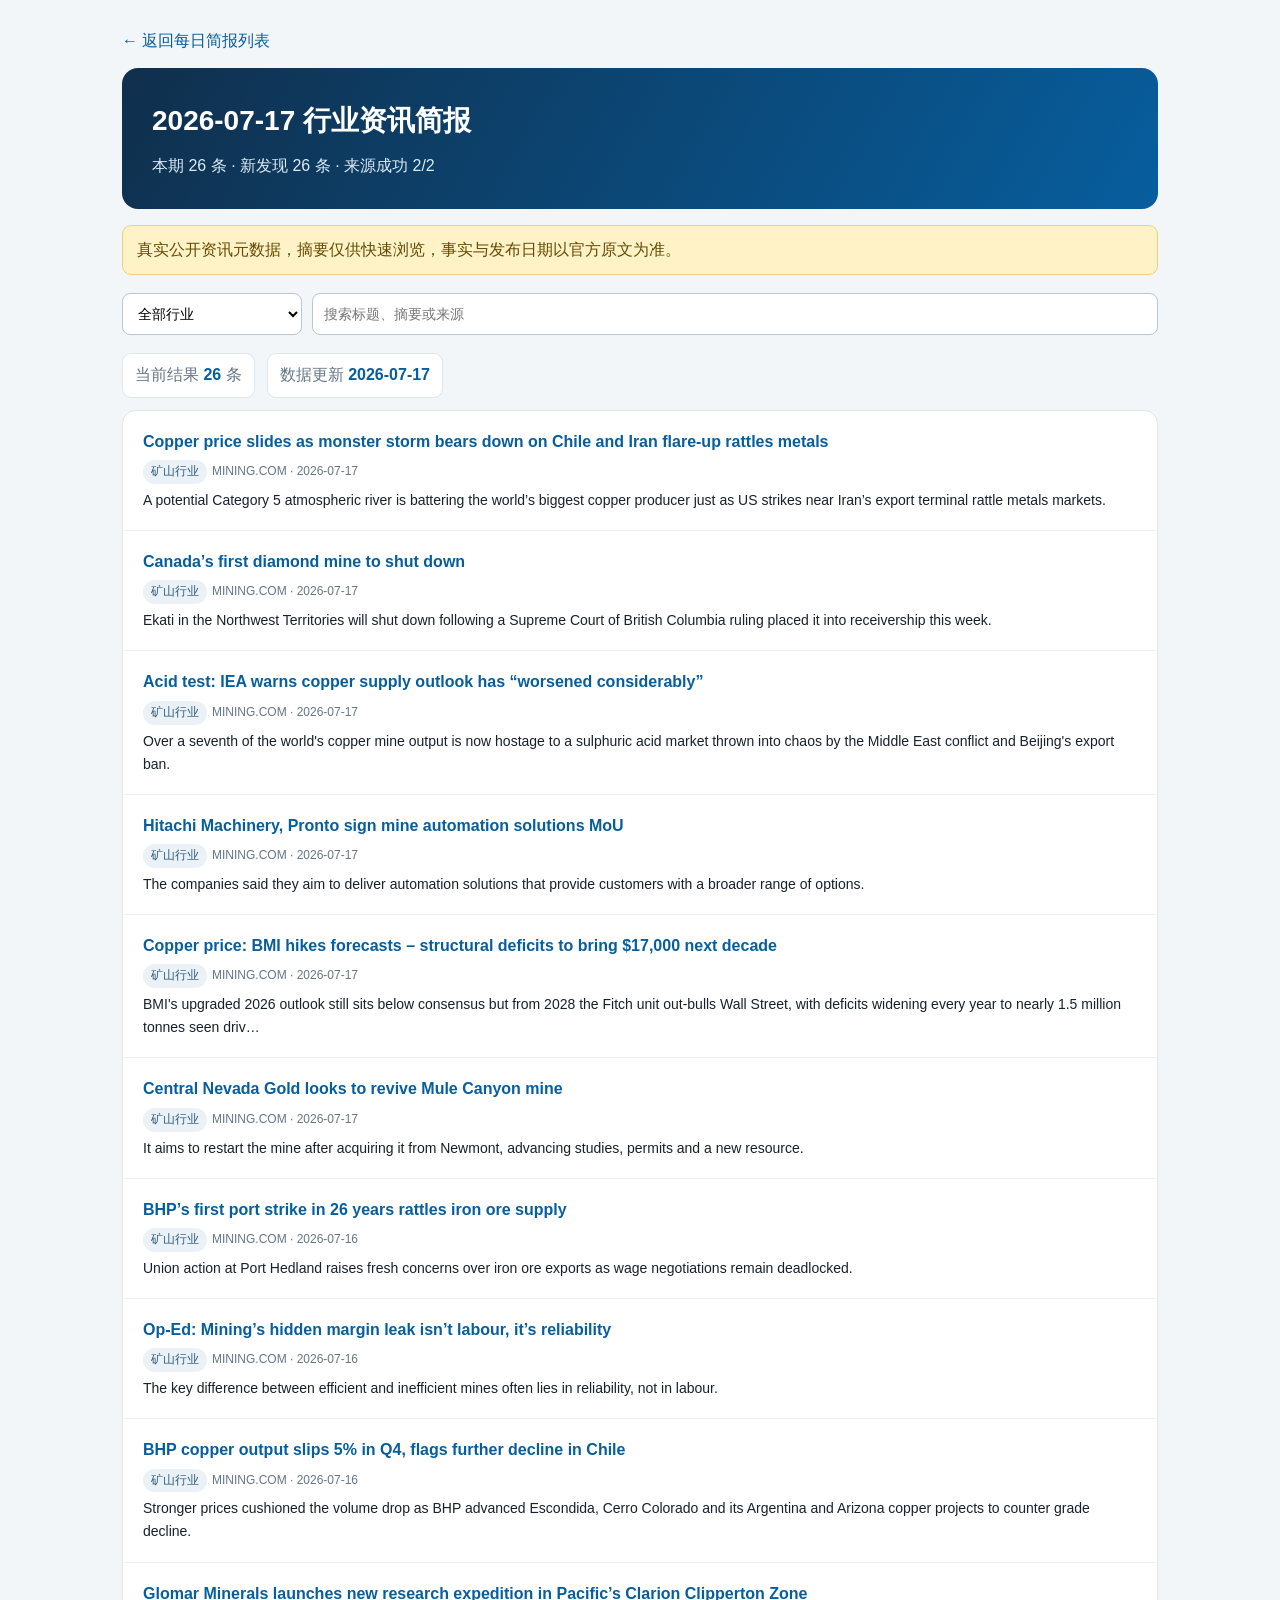
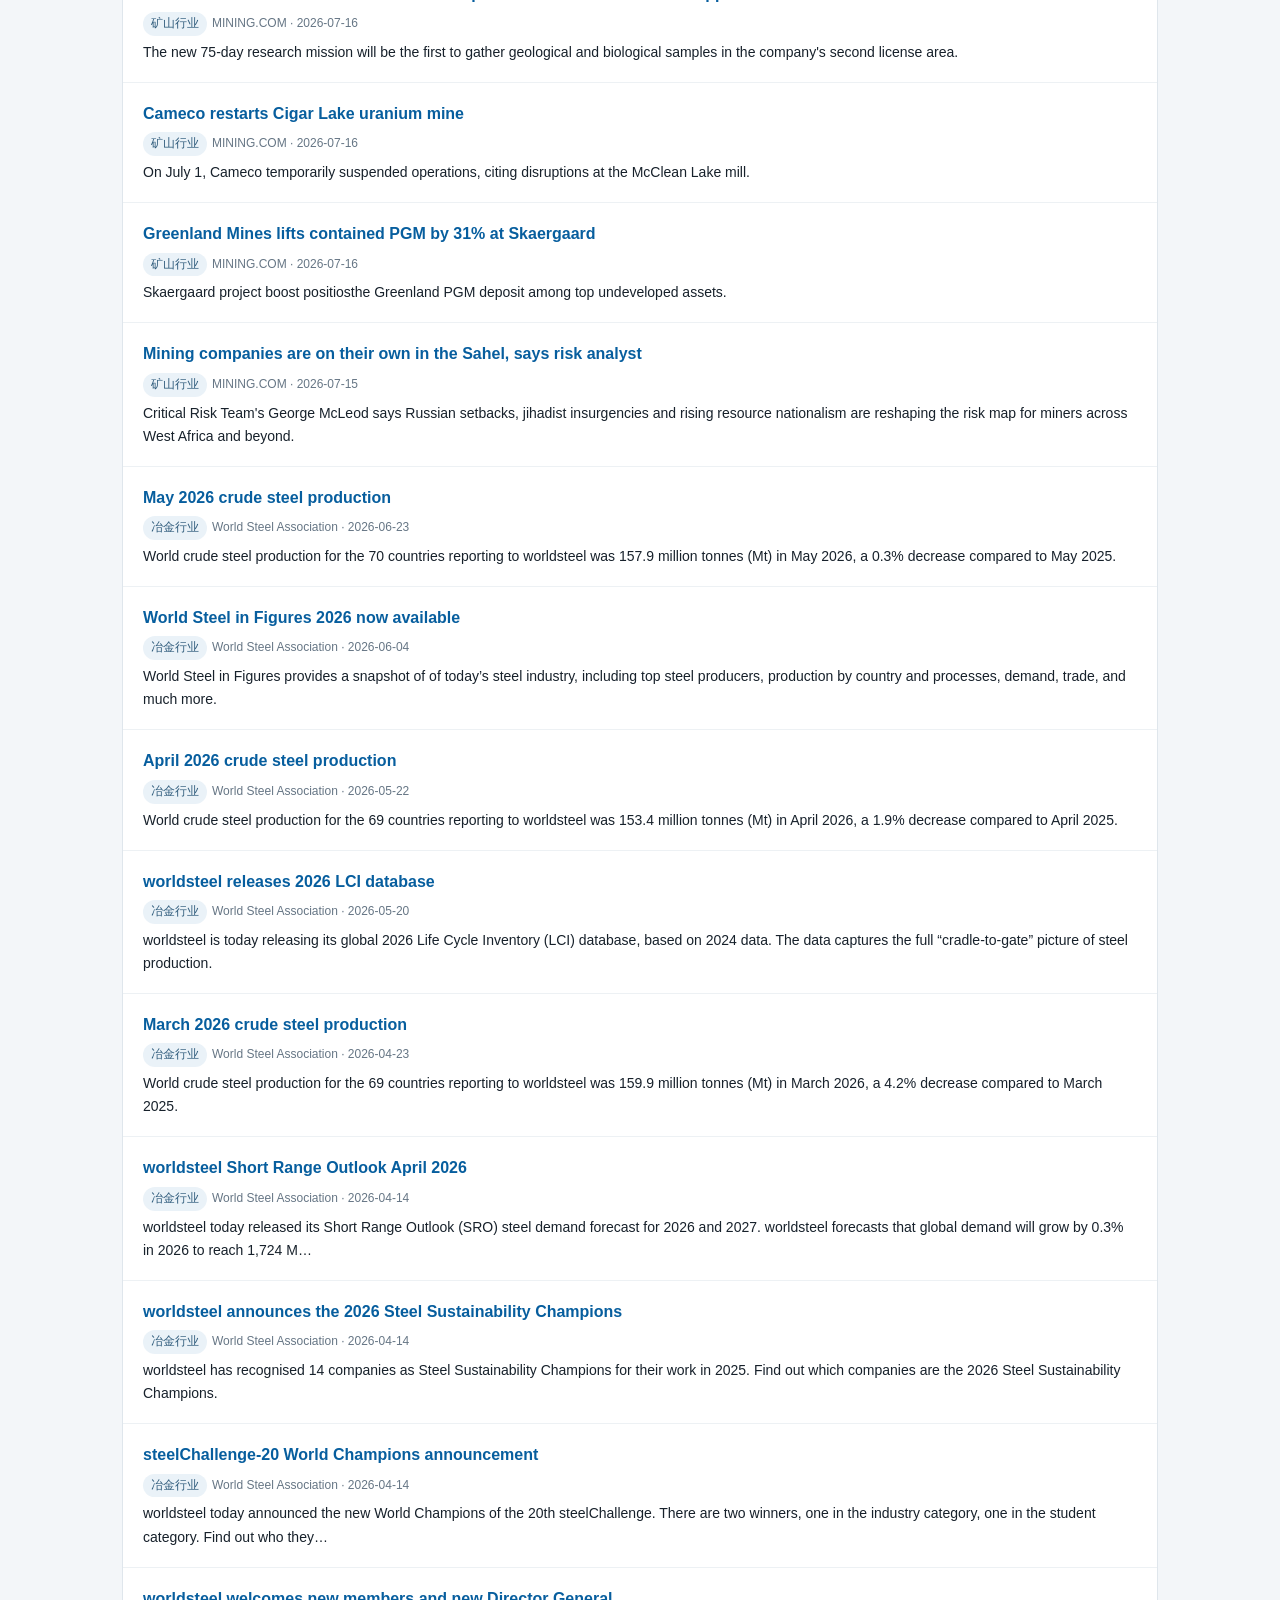
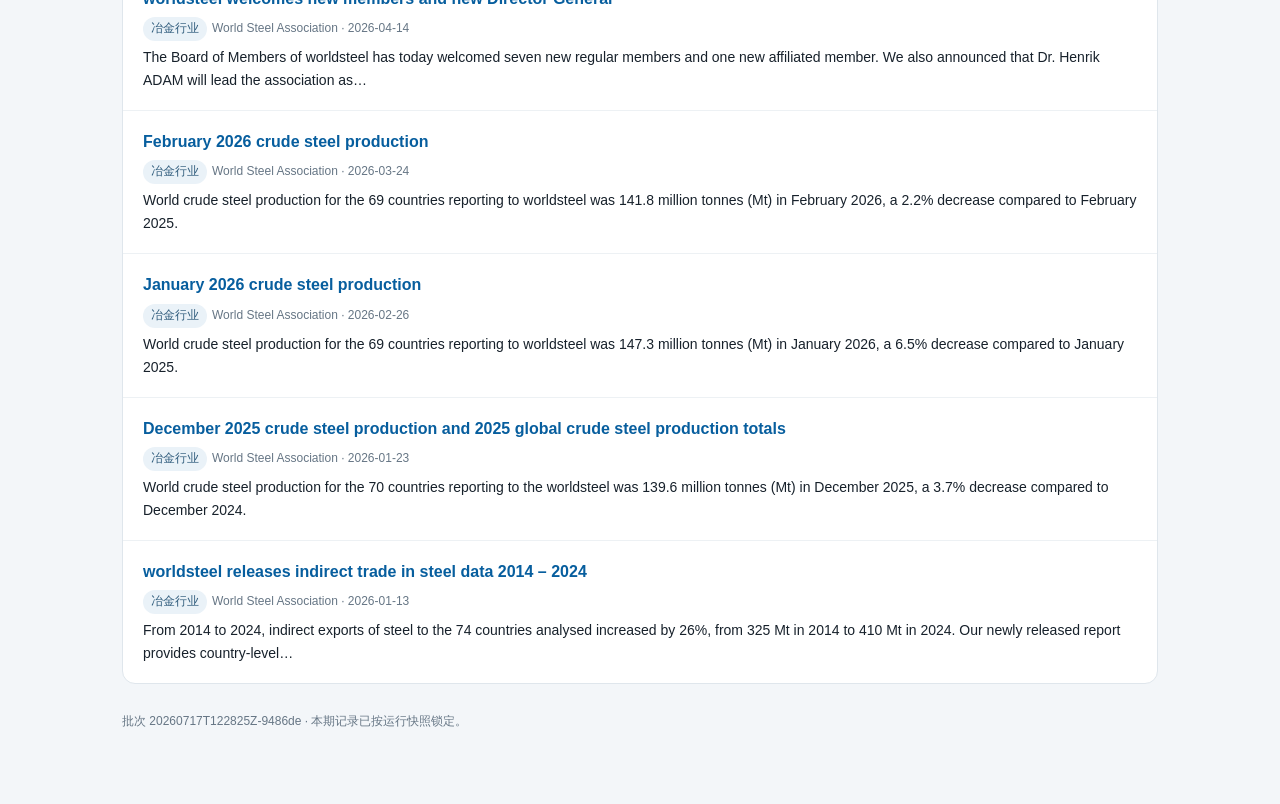
==== issues/2026-07-17/index.html @ 515bdaae "chore: publish daily industry brief" ====
<!doctype html><html lang="zh-CN"><head><meta charset="utf-8"><meta name="viewport" content="width=device-width,initial-scale=1">
<meta name="robots" content="noindex,nofollow"><meta name="referrer" content="no-referrer"><title>2026-07-17 行业资讯简报</title>
<link rel="stylesheet" href="../../style.css"></head><body><main class="wrap">
<a class="back" href="../../">← 返回每日简报列表</a>
<section class="hero"><h1>2026-07-17 行业资讯简报</h1><p>本期 26 条 · 新发现 26 条 · 来源成功 2/2</p></section>
<div class="notice">真实公开资讯元数据，摘要仅供快速浏览，事实与发布日期以官方原文为准。</div>
<section class="filters" aria-label="资讯筛选"><select id="industry" aria-label="行业"><option value="">全部行业</option></select><input id="query" type="search" placeholder="搜索标题、摘要或来源" aria-label="搜索"></section>
<div class="stats"><span class="stat">当前结果 <strong id="total">0</strong> 条</span><span class="stat">数据更新 <strong id="updated">—</strong></span></div>
<section id="news-list" class="list" aria-live="polite"><div class="empty">正在加载资讯…</div></section>
<p class="footer">批次 20260717T122825Z-9486de · 本期记录已按运行快照锁定。</p>
</main><script src="../../detail.js" defer></script></body></html>
---- style.css ----
:root{--blue:#075e9e;--navy:#102f4c;--ink:#17212b;--muted:#667685;--line:#dfe6ec;--bg:#f3f6f9;--white:#fff;--amber:#fff2c7}
*{box-sizing:border-box}body{margin:0;background:var(--bg);color:var(--ink);font-family:-apple-system,BlinkMacSystemFont,"Segoe UI","Microsoft YaHei",sans-serif;line-height:1.65}
.wrap{max-width:1080px;margin:auto;padding:28px 22px 60px}.hero{background:linear-gradient(120deg,var(--navy),var(--blue));color:#fff;border-radius:16px;padding:30px}.hero h1{margin:0 0 8px;font-size:28px}.hero p{margin:0;color:#dcebf7}
.notice{margin:16px 0;background:var(--amber);border:1px solid #ebd27a;border-radius:9px;padding:11px 14px;color:#634b00}.filters{display:grid;grid-template-columns:180px 1fr;gap:10px;margin:18px 0}.filters select,.filters input{width:100%;padding:11px;border:1px solid #b9c7d3;border-radius:8px;background:#fff;font-size:14px}
.stats{display:flex;gap:12px;flex-wrap:wrap;margin:12px 0}.stat{background:#fff;border:1px solid var(--line);border-radius:9px;padding:8px 12px;color:var(--muted)}.stat strong{color:var(--blue)}
.list{background:#fff;border:1px solid var(--line);border-radius:13px;overflow:hidden}.news{padding:18px 20px;border-top:1px solid #edf1f4}.news:first-child{border-top:0}.title{font-weight:650;color:var(--blue);font-size:16px;text-decoration:none}.title:hover{text-decoration:underline}.meta{font-size:12px;color:var(--muted);margin:5px 0}.summary{font-size:14px}.badge{display:inline-block;background:#eaf2f8;color:#315d7d;padding:2px 8px;border-radius:12px;margin-right:5px}.empty{padding:30px;color:var(--muted);text-align:center}.footer{margin-top:28px;color:var(--muted);font-size:12px}
.issue-grid{display:grid;grid-template-columns:repeat(auto-fit,minmax(290px,1fr));gap:16px;margin-top:20px}.issue-card{display:block;background:#fff;border:1px solid var(--line);border-radius:14px;padding:20px;color:var(--ink);text-decoration:none;box-shadow:0 8px 24px rgba(16,47,76,.06);transition:transform .15s,box-shadow .15s}.issue-card:hover{transform:translateY(-2px);box-shadow:0 12px 28px rgba(16,47,76,.12)}.issue-date{font-size:21px;font-weight:720;color:var(--navy)}.issue-meta{color:var(--muted);font-size:13px;margin:7px 0 12px}.issue-metrics{display:flex;gap:8px;flex-wrap:wrap}.metric-chip{background:#edf4f9;color:#315d7d;border-radius:7px;padding:5px 8px;font-size:12px}.back{display:inline-block;margin-bottom:14px;color:var(--blue);text-decoration:none}.status-ok{color:#176440}.status-partial{color:#8a5a00}.new-badge{display:inline-block;background:#e9f7ef;color:#176440;border-radius:10px;padding:1px 7px;font-size:10px;margin-left:6px}
@media(max-width:640px){.filters{grid-template-columns:1fr}.wrap{padding:16px 12px 40px}.hero{padding:22px}.hero h1{font-size:22px}}
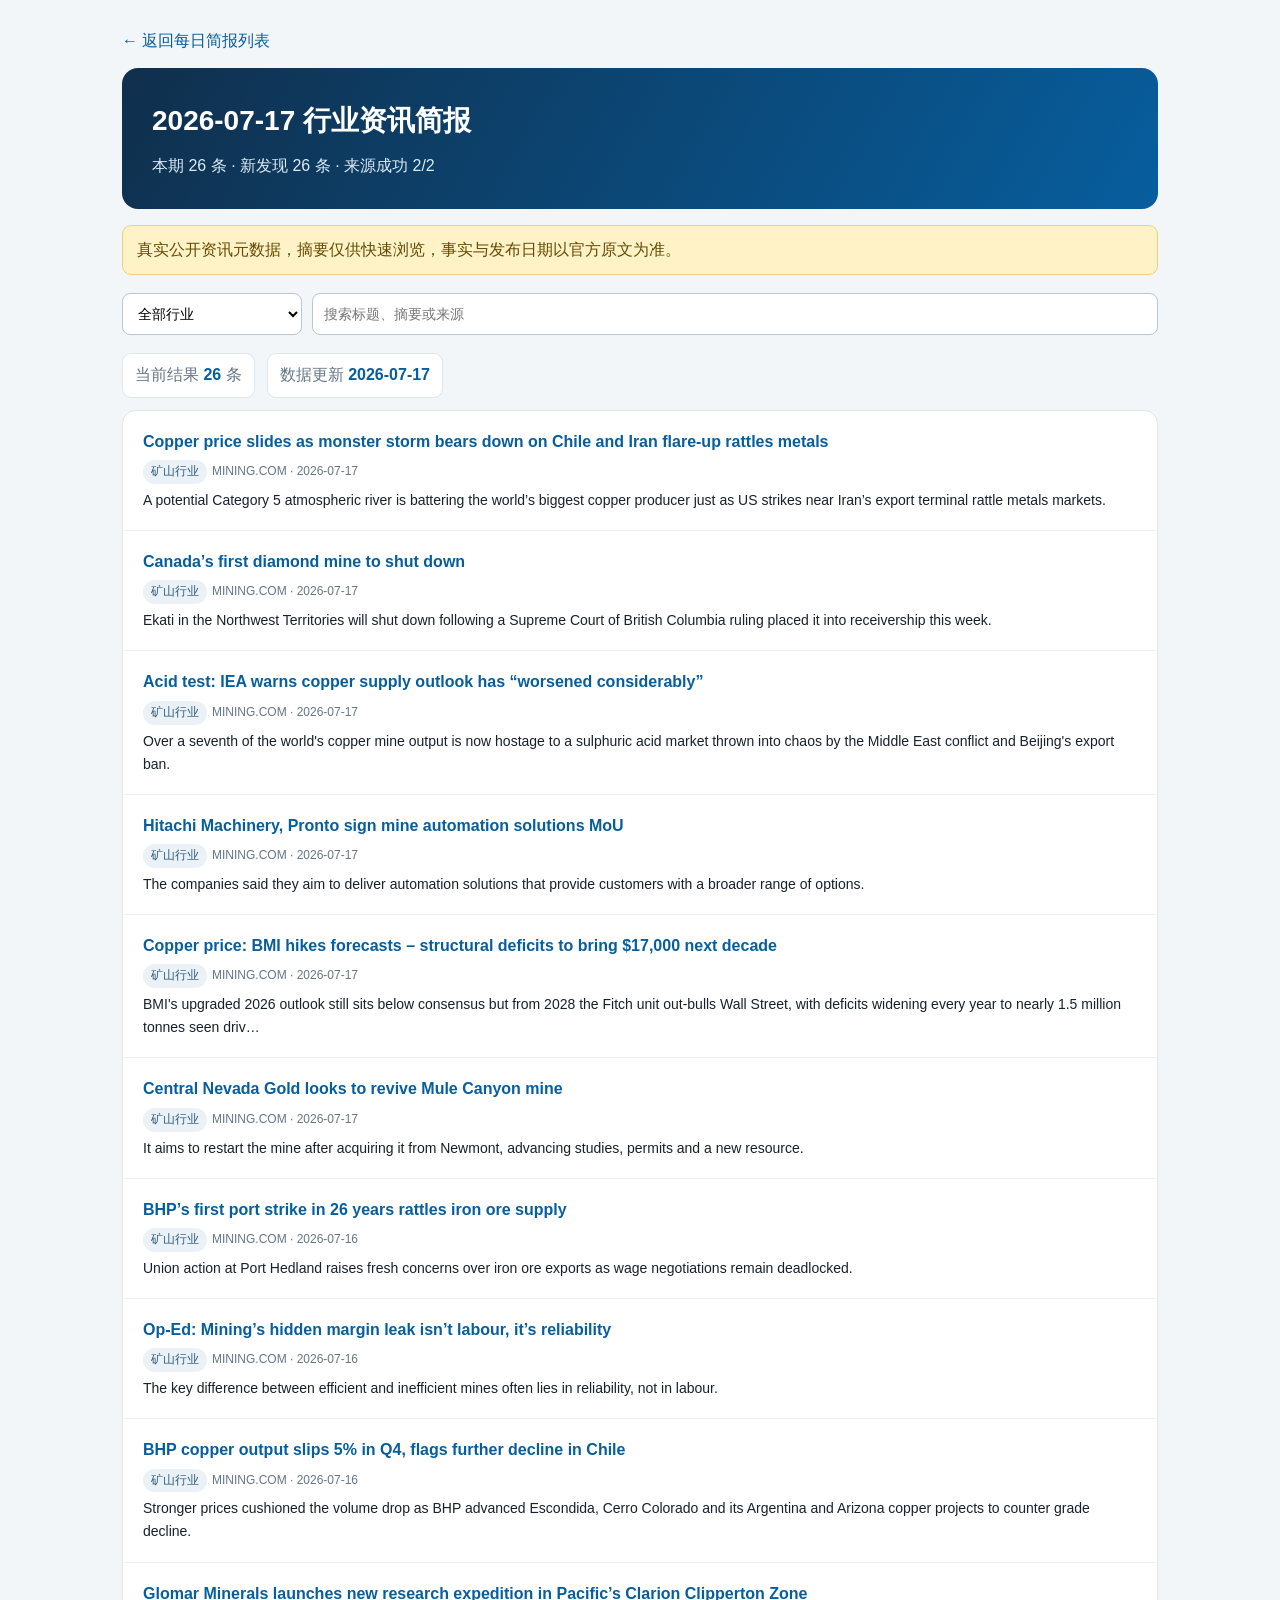
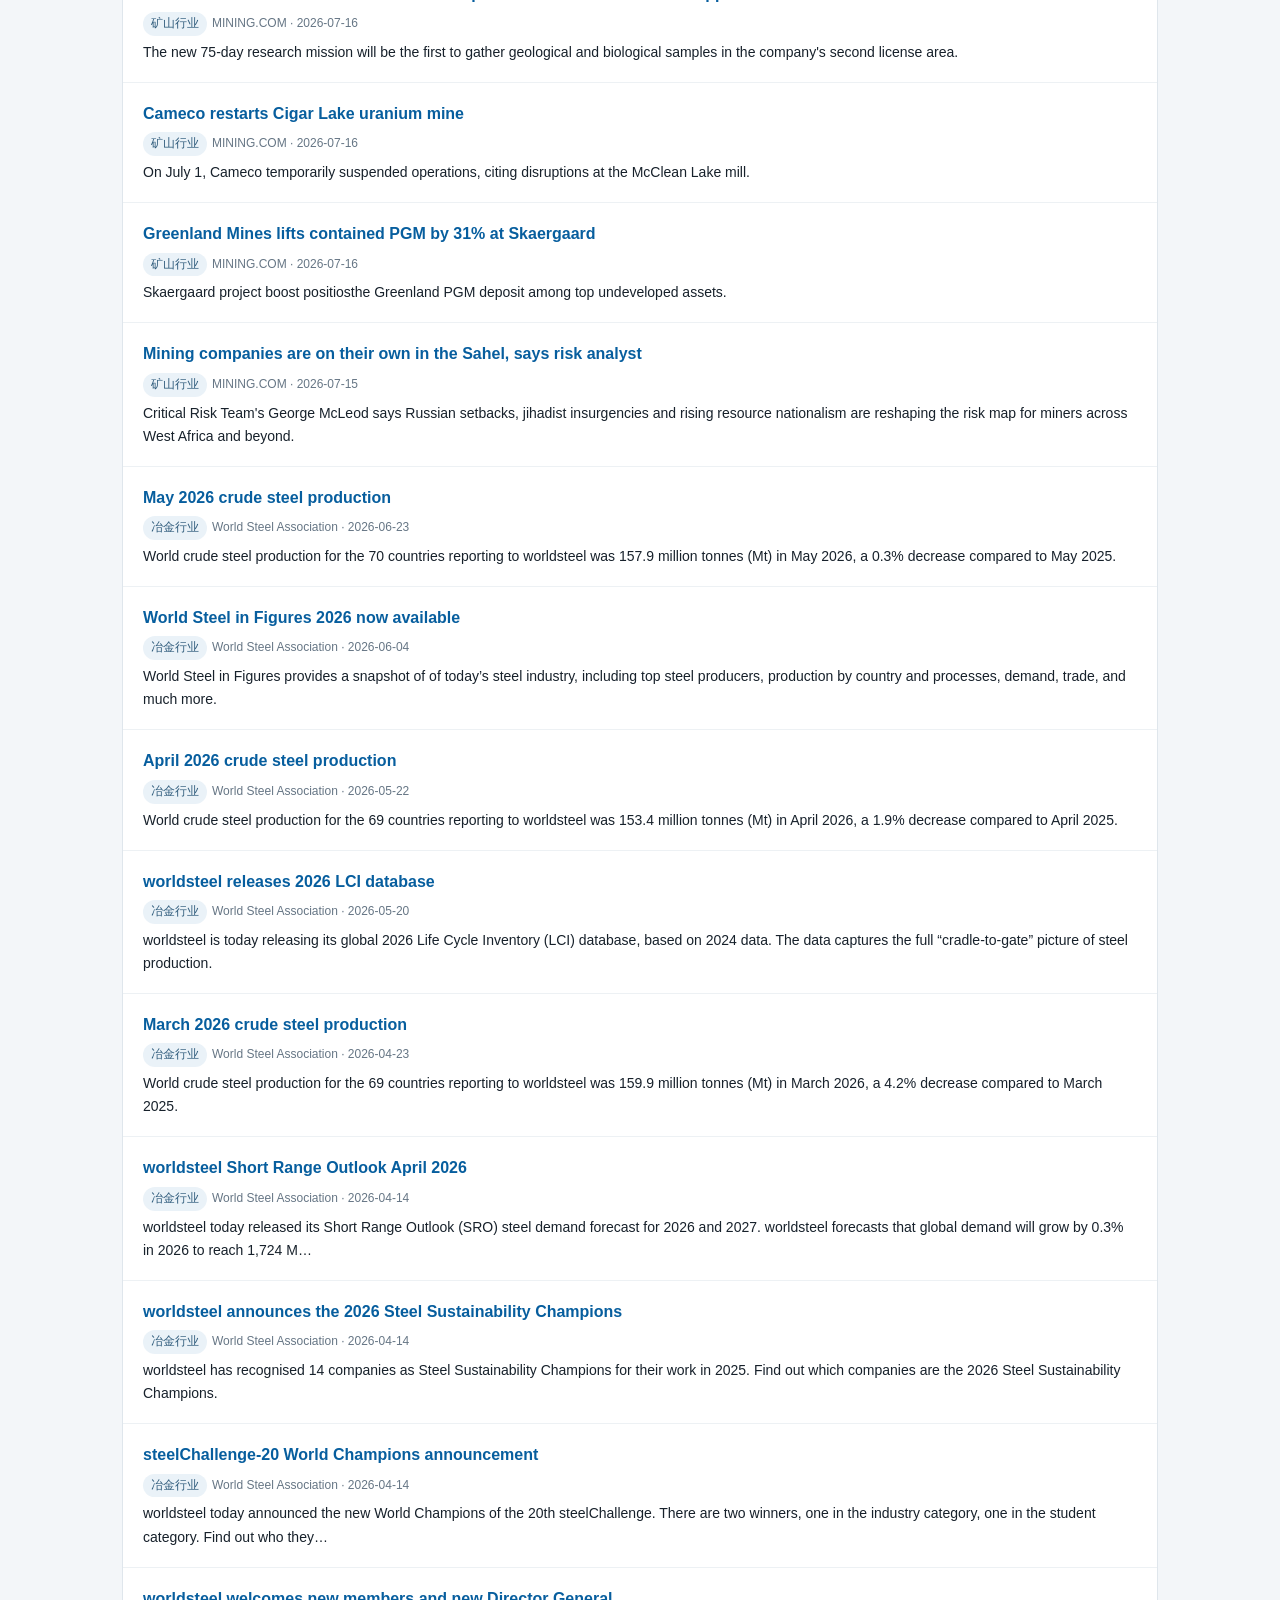
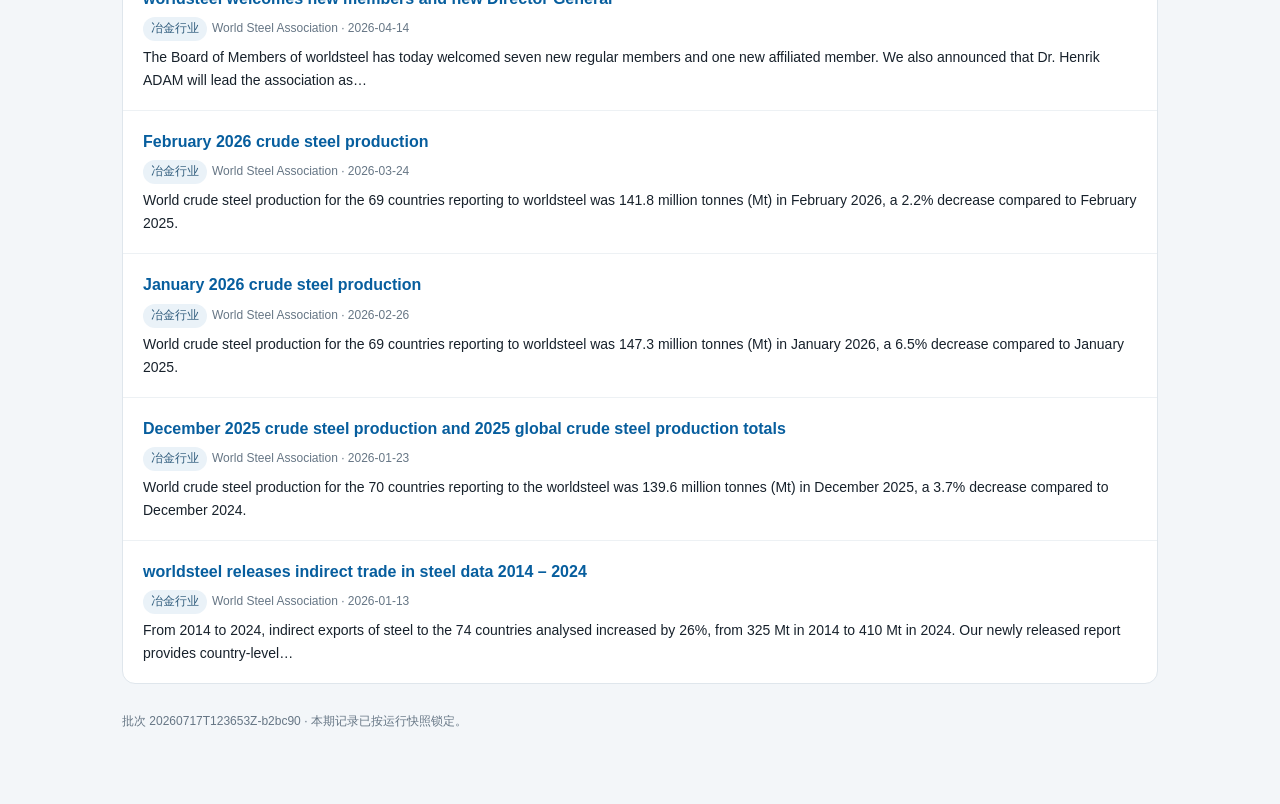
==== commit a18806de: "chore: publish daily industry brief" ====
--- a/issues/2026-07-17/index.html
+++ b/issues/2026-07-17/index.html
@@ -7,5 +7,5 @@
 <section class="filters" aria-label="资讯筛选"><select id="industry" aria-label="行业"><option value="">全部行业</option></select><input id="query" type="search" placeholder="搜索标题、摘要或来源" aria-label="搜索"></section>
 <div class="stats"><span class="stat">当前结果 <strong id="total">0</strong> 条</span><span class="stat">数据更新 <strong id="updated">—</strong></span></div>
 <section id="news-list" class="list" aria-live="polite"><div class="empty">正在加载资讯…</div></section>
-<p class="footer">批次 20260717T122825Z-9486de · 本期记录已按运行快照锁定。</p>
+<p class="footer">批次 20260717T123653Z-b2bc90 · 本期记录已按运行快照锁定。</p>
 </main><script src="../../detail.js" defer></script></body></html>
